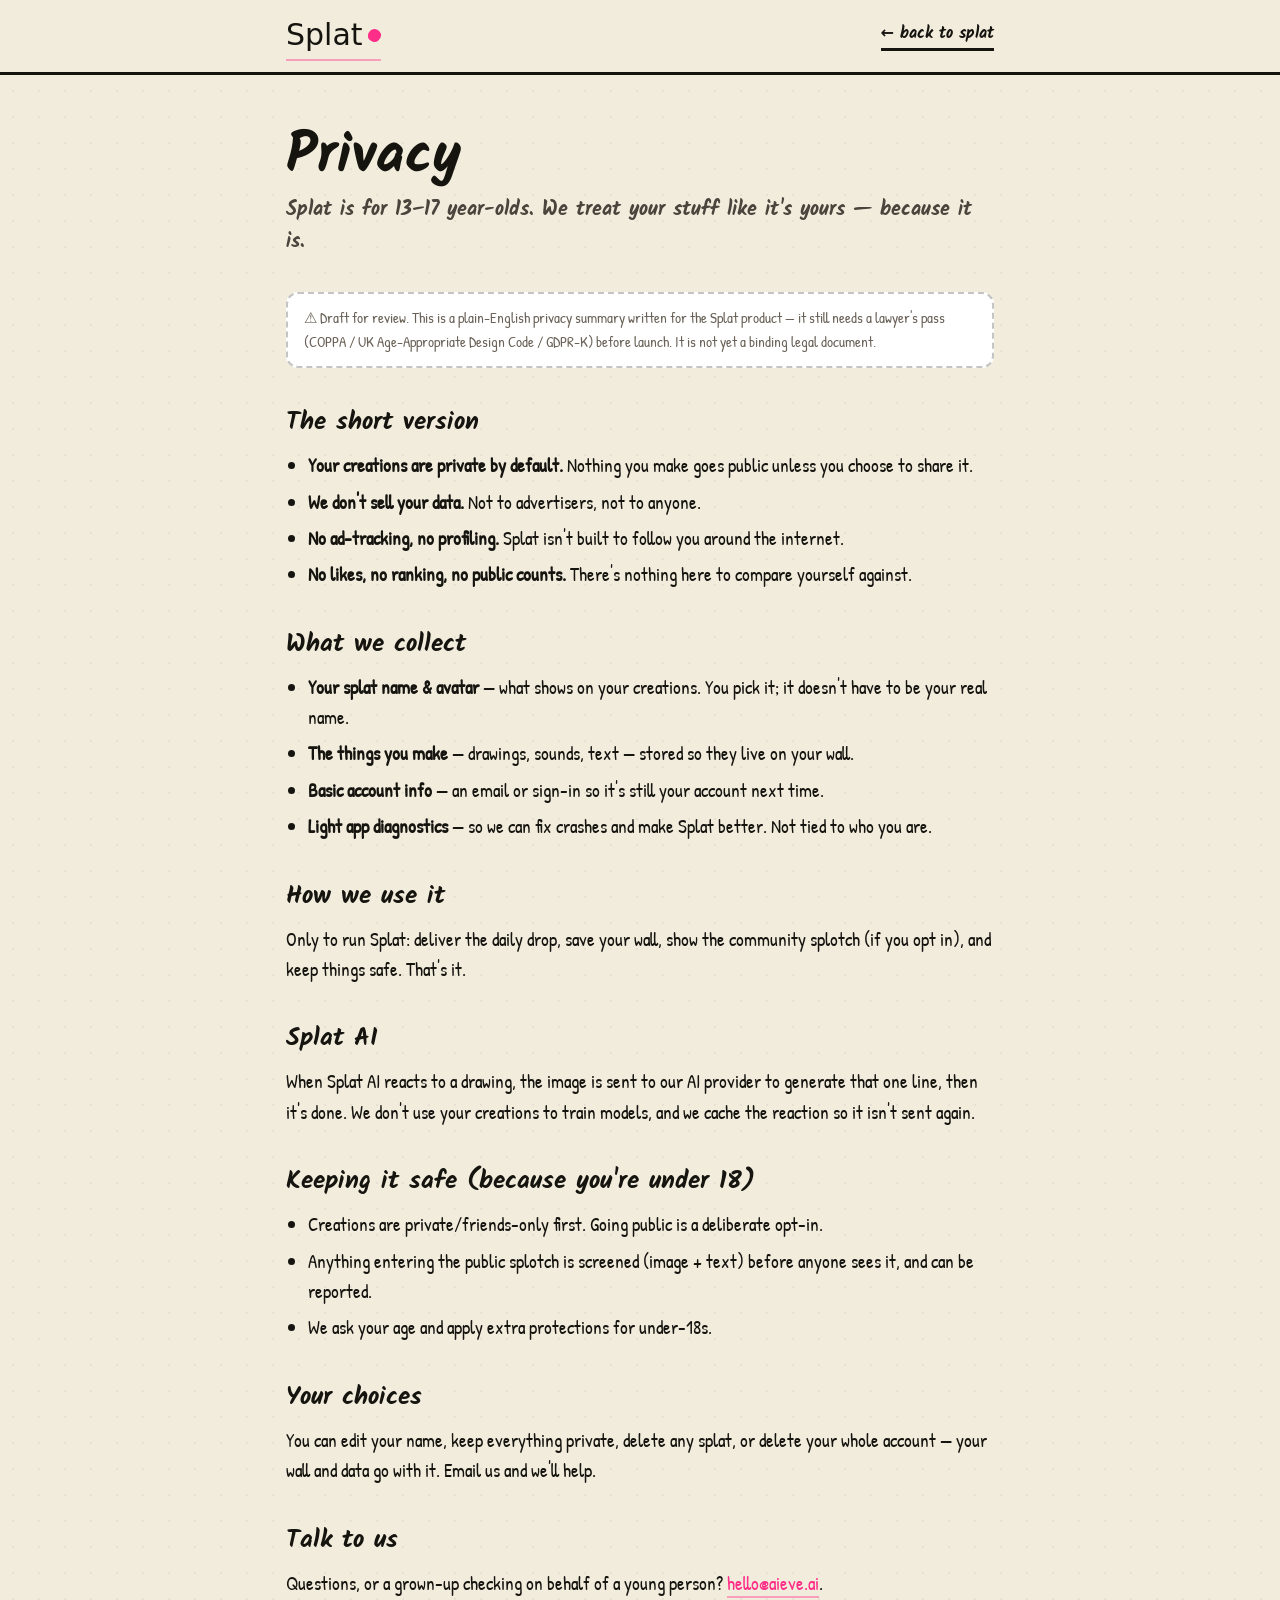
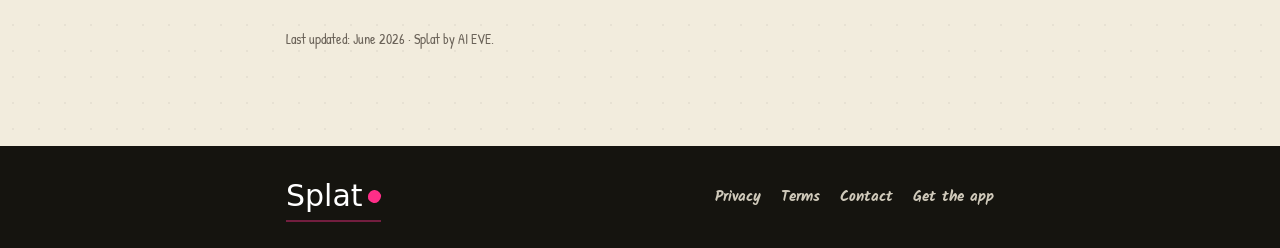
==== privacy.html @ baf84853 "Splat landing site → splat.aieve.ai Locked design comp + interactive overlay; get/privacy/terms/cont" ====
<!DOCTYPE html>
<html lang="en">
<head>
<meta charset="UTF-8"><meta name="viewport" content="width=device-width, initial-scale=1.0">
<title>Splat — Privacy</title>
<link rel="preconnect" href="https://fonts.googleapis.com"><link rel="preconnect" href="https://fonts.gstatic.com" crossorigin>
<link href="https://fonts.googleapis.com/css2?family=Permanent+Marker&family=Kalam:wght@700&family=Patrick+Hand&display=swap" rel="stylesheet">
<link rel="stylesheet" href="site.css">
</head>
<body>
<nav class="site-nav"><div class="wrap">
  <a href="index.html" class="word">Splat<i></i></a>
  <a href="index.html" class="home">← back to splat</a>
</div></nav>

<main><div class="wrap">
  <h1>Privacy</h1>
  <p class="lede">Splat is for 13–17 year-olds. We treat your stuff like it's yours — because it is.</p>

  <div class="note">⚠️ Draft for review. This is a plain-English privacy summary written for the Splat product — it still needs a lawyer's pass (COPPA / UK Age-Appropriate Design Code / GDPR-K) before launch. It is not yet a binding legal document.</div>

  <h2>The short version</h2>
  <ul>
    <li><b>Your creations are private by default.</b> Nothing you make goes public unless you choose to share it.</li>
    <li><b>We don't sell your data.</b> Not to advertisers, not to anyone.</li>
    <li><b>No ad-tracking, no profiling.</b> Splat isn't built to follow you around the internet.</li>
    <li><b>No likes, no ranking, no public counts.</b> There's nothing here to compare yourself against.</li>
  </ul>

  <h2>What we collect</h2>
  <ul>
    <li><b>Your splat name & avatar</b> — what shows on your creations. You pick it; it doesn't have to be your real name.</li>
    <li><b>The things you make</b> — drawings, sounds, text — stored so they live on your wall.</li>
    <li><b>Basic account info</b> — an email or sign-in so it's still your account next time.</li>
    <li><b>Light app diagnostics</b> — so we can fix crashes and make Splat better. Not tied to who you are.</li>
  </ul>

  <h2>How we use it</h2>
  <p>Only to run Splat: deliver the daily drop, save your wall, show the community splotch (if you opt in), and keep things safe. That's it.</p>

  <h2>Splat AI</h2>
  <p>When Splat AI reacts to a drawing, the image is sent to our AI provider to generate that one line, then it's done. We don't use your creations to train models, and we cache the reaction so it isn't sent again.</p>

  <h2>Keeping it safe (because you're under 18)</h2>
  <ul>
    <li>Creations are private/friends-only first. Going public is a deliberate opt-in.</li>
    <li>Anything entering the public splotch is screened (image + text) before anyone sees it, and can be reported.</li>
    <li>We ask your age and apply extra protections for under-18s.</li>
  </ul>

  <h2>Your choices</h2>
  <p>You can edit your name, keep everything private, delete any splat, or delete your whole account — your wall and data go with it. Email us and we'll help.</p>

  <h2>Talk to us</h2>
  <p>Questions, or a grown-up checking on behalf of a young person? <a href="mailto:hello@aieve.ai">hello@aieve.ai</a>.</p>

  <p class="updated">Last updated: June 2026 · Splat by AI EVE.</p>
</div></main>

<footer><div class="wrap">
  <a href="index.html" class="word">Splat<i></i></a>
  <div class="links"><a href="privacy.html">Privacy</a><a href="terms.html">Terms</a><a href="contact.html">Contact</a><a href="get.html">Get the app</a></div>
</div></footer>
</body>
</html>
---- site.css ----
/* Splat — shared style for the secondary pages (get / privacy / terms / contact).
   On-brand with the landing (cream paper, marker, hand fonts). The landing comp itself
   is untouched — this only styles the NEW info pages. */
:root{
  --cream:#F2ECDD; --ink:#15140f; --pink:#FF2E88; --purple:#7B43F1; --lime:#C6F042;
  --marker:'Permanent Marker',system-ui,cursive; --hand:'Kalam',system-ui,cursive; --body:'Patrick Hand',system-ui,cursive;
}
*{margin:0;padding:0;box-sizing:border-box}
html{scroll-behavior:smooth}
body{background:var(--cream);color:var(--ink);font-family:var(--body);font-size:19px;line-height:1.6;
  background-image:radial-gradient(rgba(22,21,20,.05) 1.2px,transparent 1.2px);background-size:26px 26px}
.wrap{max-width:760px;margin:0 auto;padding:0 26px}

/* header */
.site-nav{position:sticky;top:0;z-index:20;background:rgba(242,236,221,.92);backdrop-filter:blur(6px);border-bottom:3px solid var(--ink)}
.site-nav .wrap{display:flex;align-items:center;justify-content:space-between;height:72px}
.word{font-family:var(--marker);font-size:30px;color:var(--ink);text-decoration:none;display:inline-flex;align-items:center;gap:5px}
.word i{width:13px;height:13px;background:var(--pink);border-radius:46% 54% 50% 50%/55% 45% 55% 45%;display:inline-block;transform:rotate(8deg)}
.site-nav a.home{font-family:var(--hand);font-weight:700;font-size:16px;color:var(--ink);text-decoration:none;border-bottom:3px solid var(--ink);padding-bottom:2px}

/* page body */
main{padding:54px 0 40px}
h1{font-family:var(--hand);font-weight:700;font-size:clamp(34px,6vw,56px);line-height:1.02;margin-bottom:8px}
.lede{font-family:var(--hand);font-weight:700;font-size:20px;color:#4a443c;margin-bottom:34px}
h2{font-family:var(--hand);font-weight:700;font-size:25px;margin:34px 0 8px}
p{margin-bottom:16px}
a{color:var(--pink);text-decoration:none;border-bottom:2px solid rgba(255,46,136,.4)}
a:hover{border-bottom-color:var(--pink)}
ul{margin:0 0 16px 22px}
li{margin-bottom:6px}
.tag{display:inline-block;font-family:var(--hand);font-weight:700;font-size:13px;letter-spacing:.06em;
  background:var(--lime);border:2.5px solid var(--ink);border-radius:30px;padding:4px 12px;margin-bottom:18px}
.note{font-family:var(--body);font-size:15px;color:#6a6258;background:#fff;border:2px dashed rgba(22,21,20,.25);border-radius:12px;padding:12px 16px;margin:24px 0}
.updated{font-family:var(--body);font-size:14px;color:#6a6258;margin-top:30px}

/* buttons (get page) */
.stores{display:flex;gap:16px;flex-wrap:wrap;margin:28px 0}
.store{font-family:var(--hand);font-weight:700;font-size:19px;display:inline-flex;align-items:center;gap:10px;
  background:var(--ink);color:#fff;border:3px solid var(--ink);border-radius:50px;padding:15px 28px;text-decoration:none;transition:transform .1s}
.store:hover{transform:translateY(-2px) rotate(-1deg);border-bottom-color:var(--ink)}
.store.pink{background:var(--pink)}
.soon{font-family:var(--hand);font-weight:700;font-size:13px;background:var(--pink);color:#fff;border-radius:20px;padding:2px 9px;margin-left:8px}

/* footer */
footer{background:var(--ink);color:#cfc9ba;margin-top:40px;padding:26px 0}
footer .wrap{display:flex;flex-wrap:wrap;gap:16px;align-items:center;justify-content:space-between}
footer .word{color:#fff}
footer .links{display:flex;gap:20px;font-family:var(--hand);font-weight:700;font-size:15px}
footer .links a{color:#cfc9ba;border:none}
footer .links a:hover{color:#fff}
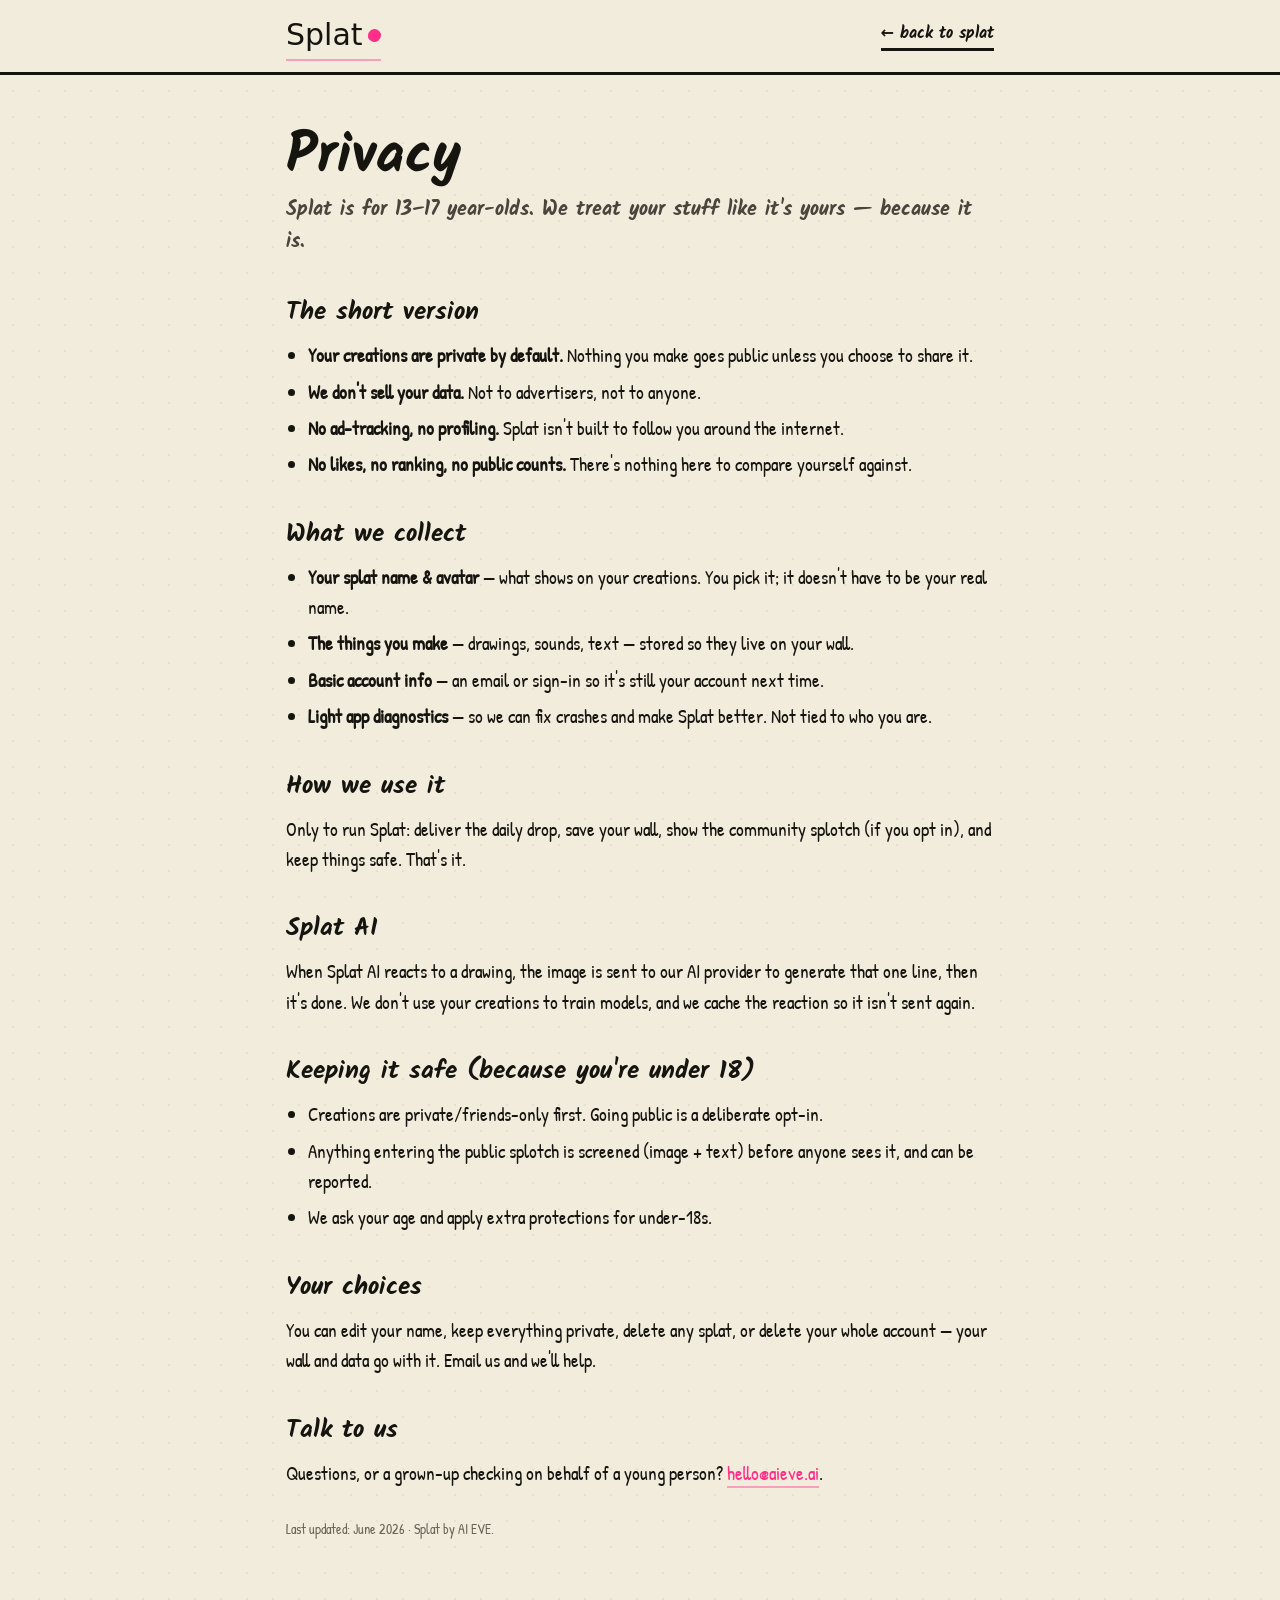
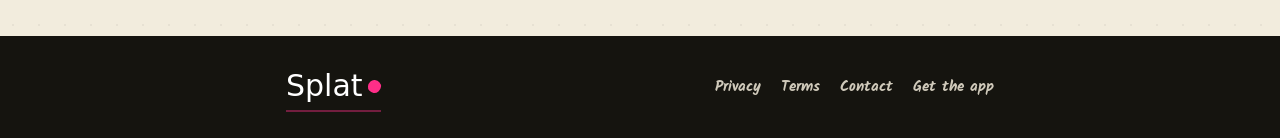
==== commit 74f29273: "Site: remove draft-for-review banner from privacy/terms Co-Authored-By: Claude Opus 4.8 <noreply@ant" ====
--- a/privacy.html
+++ b/privacy.html
@@ -16,8 +16,6 @@
 <main><div class="wrap">
   <h1>Privacy</h1>
   <p class="lede">Splat is for 13–17 year-olds. We treat your stuff like it's yours — because it is.</p>
-
-  <div class="note">⚠️ Draft for review. This is a plain-English privacy summary written for the Splat product — it still needs a lawyer's pass (COPPA / UK Age-Appropriate Design Code / GDPR-K) before launch. It is not yet a binding legal document.</div>
 
   <h2>The short version</h2>
   <ul>
